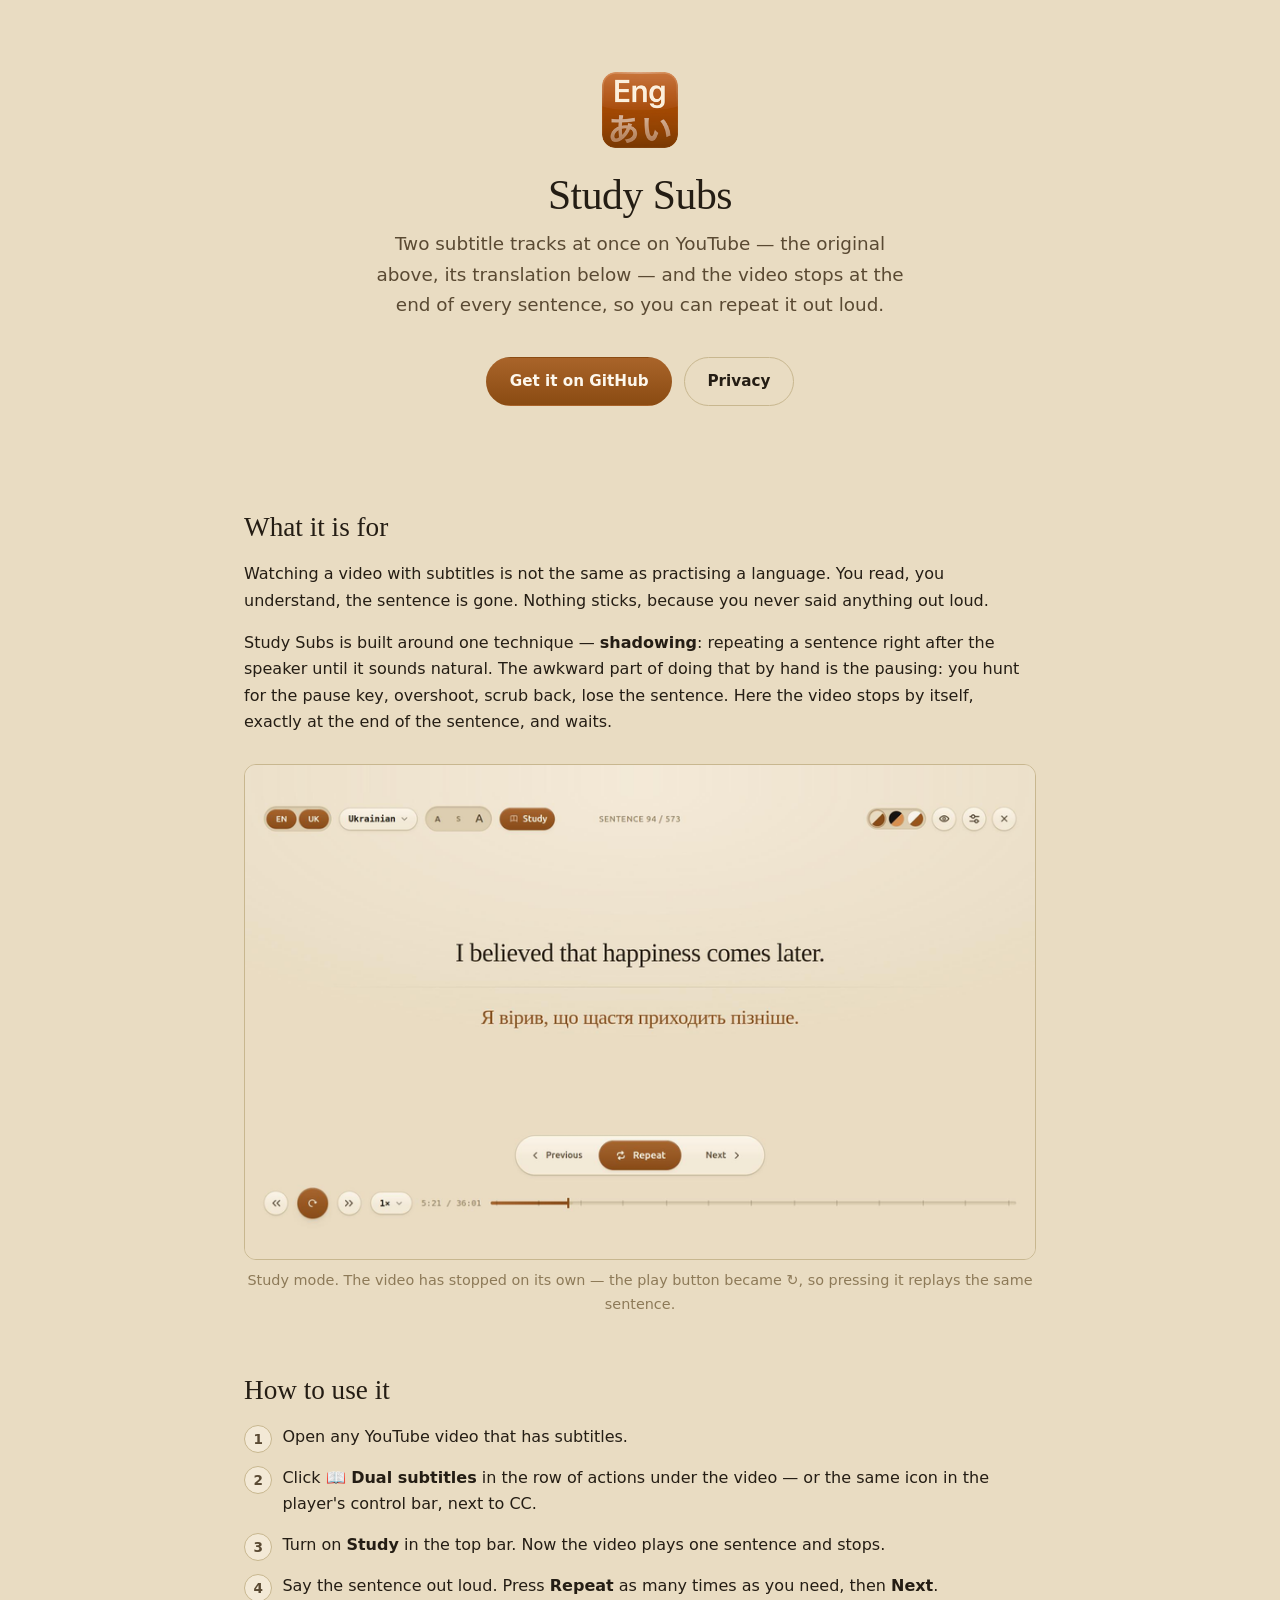
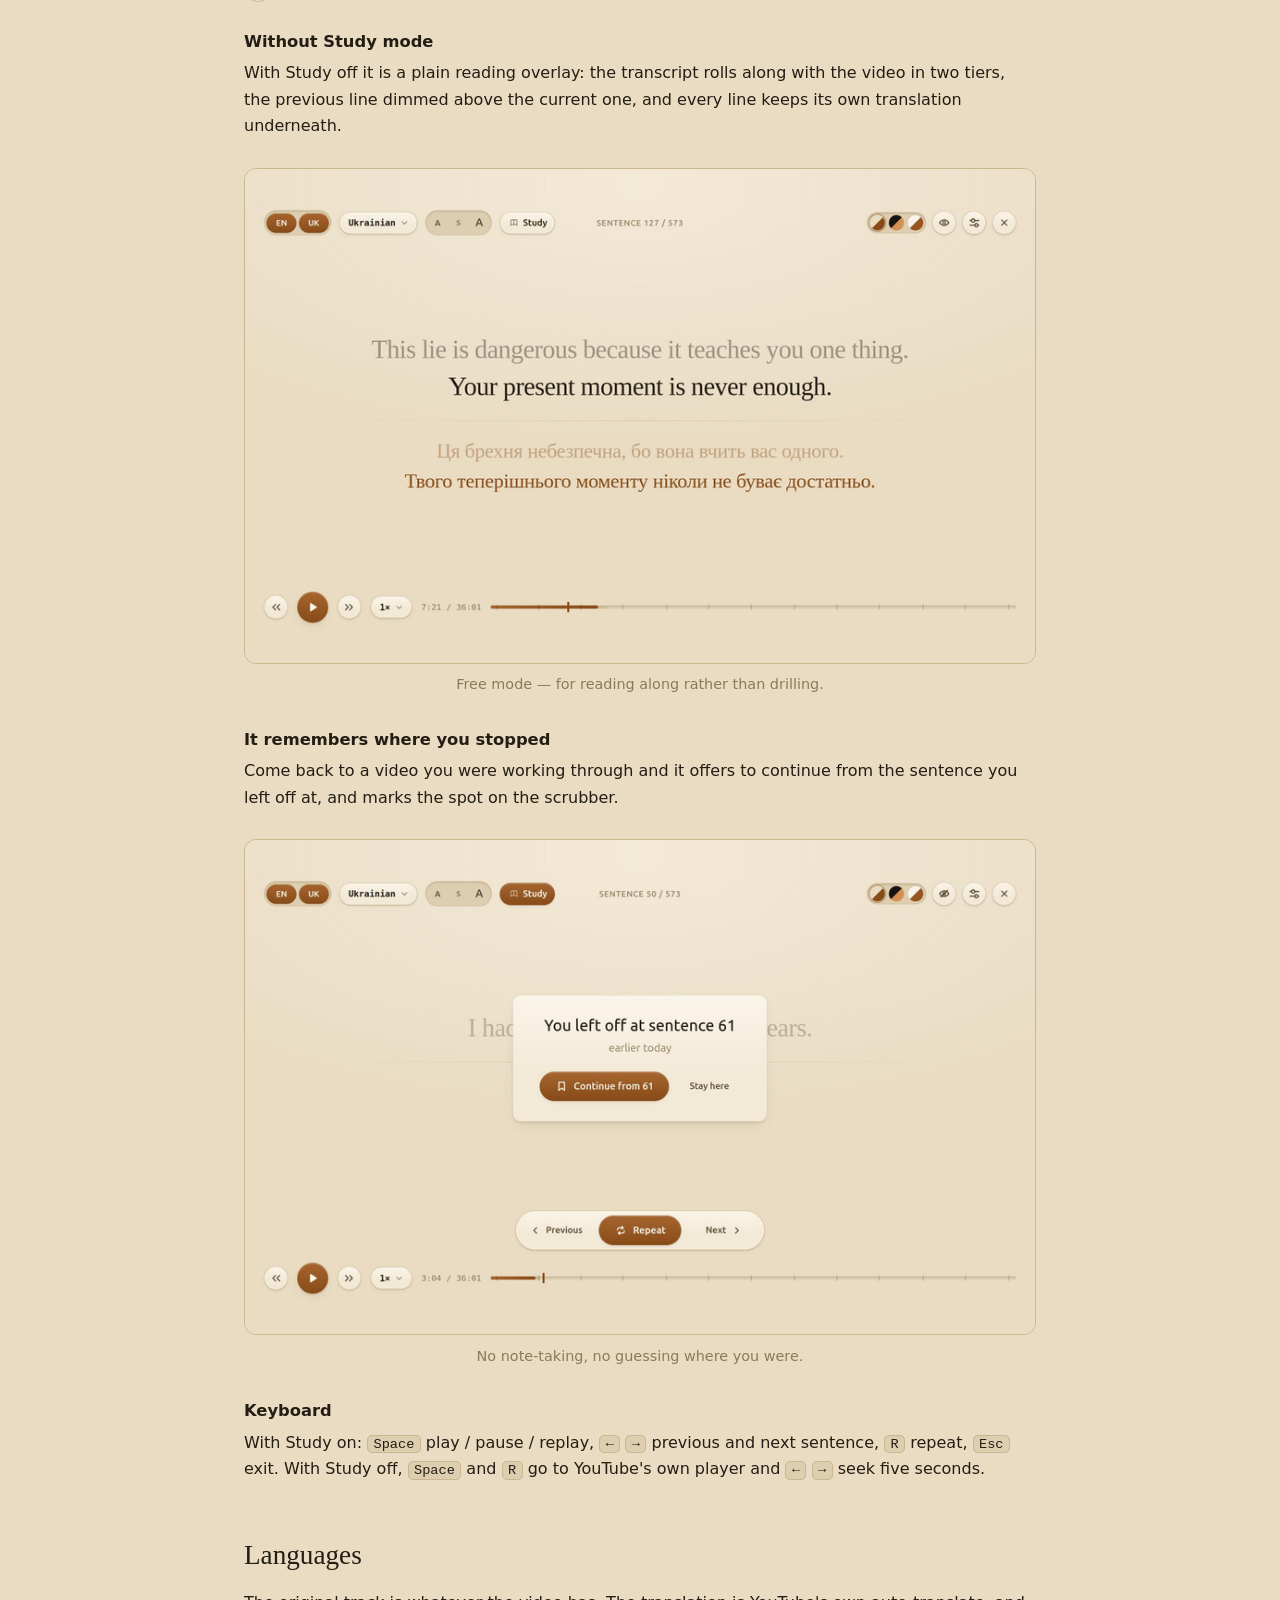
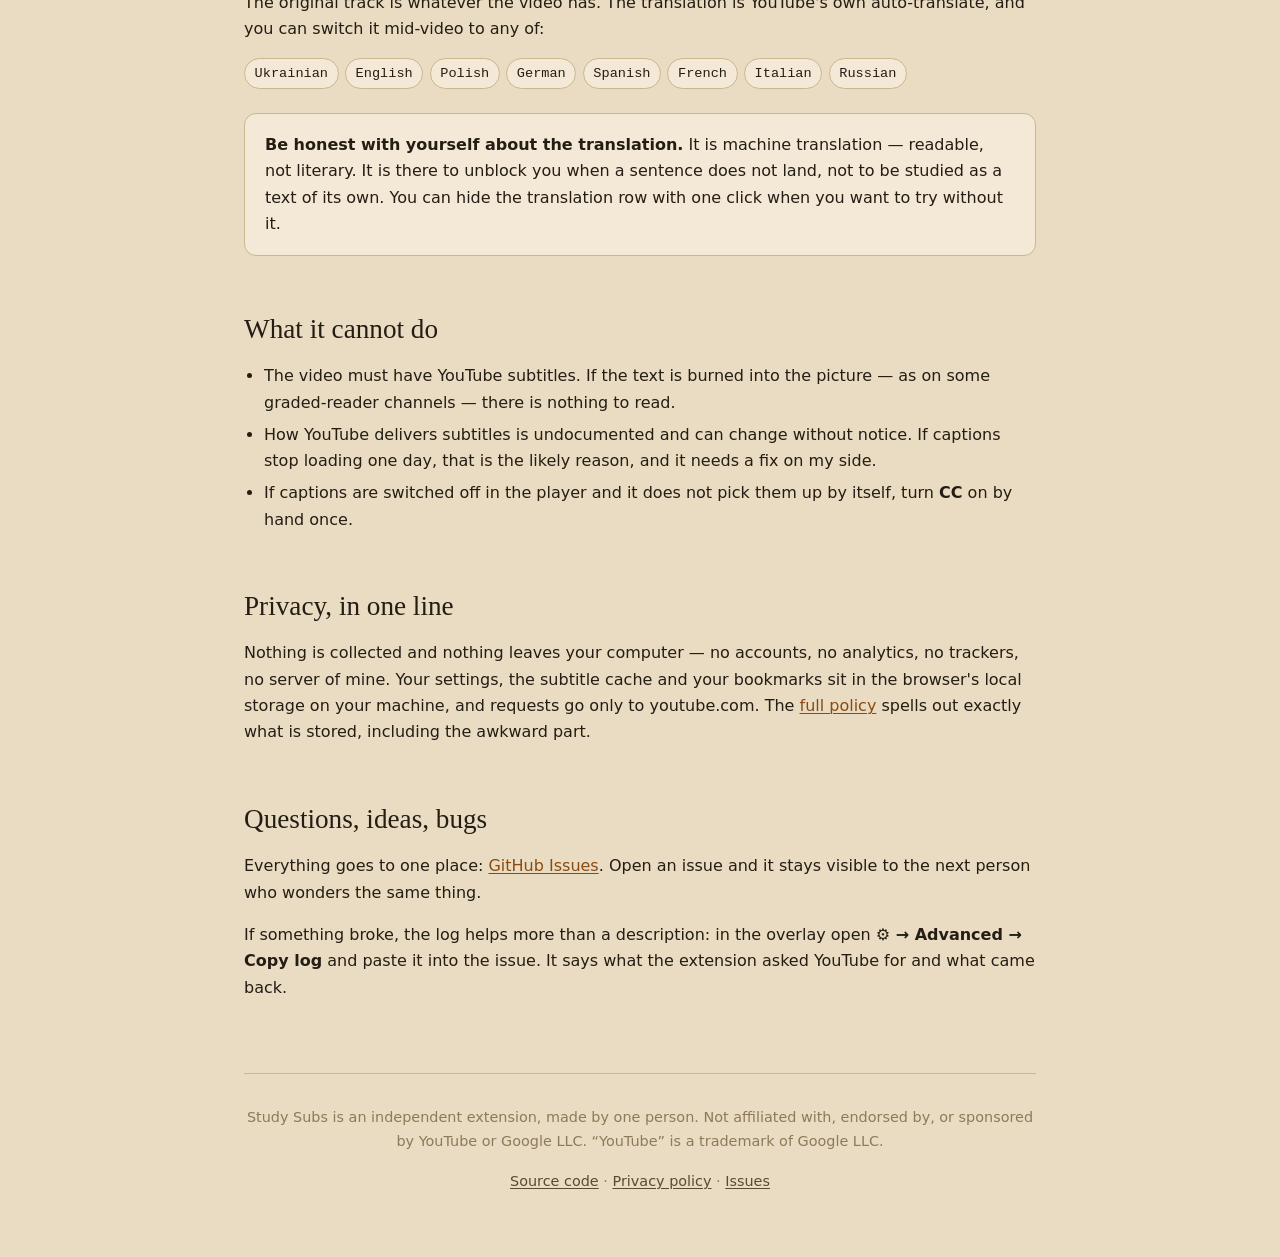
==== docs/index.html @ ba9604e9 "Give the extension a page a stranger can read Issues need a GitHub account, and the store's homepage" ====
<!DOCTYPE html>
<html lang="en">
<head>
<meta charset="utf-8">
<meta name="viewport" content="width=device-width, initial-scale=1">
<title>Study Subs — dual subtitles for YouTube</title>
<meta name="description" content="A Chrome extension that shows two subtitle tracks at once on YouTube and stops at the end of every sentence, so you can repeat it out loud.">
<link rel="icon" href="img/icon.png" type="image/png">
<style>
  :root{
    --bg:#e9dcc2; --bg-elev:#f3e9d6; --bg-sunken:#ddceb0;
    --ink:#241d14; --ink-2:#5a4a33; --ink-3:#8d7a58;
    --accent:#8a4b12; --accent-2:#a9642a; --accent-ink:#fdf7ec;
    --line:#c8b78f;
    --serif:"Iowan Old Style","Palatino Linotype",Palatino,Charter,Georgia,"Times New Roman",serif;
    --sans:system-ui,-apple-system,"Segoe UI",Roboto,"Helvetica Neue",Arial,sans-serif;
    --mono:ui-monospace,SFMono-Regular,"SF Mono",Menlo,Consolas,monospace;
  }
  @media (prefers-color-scheme:dark){
    :root{
      --bg:#171310; --bg-elev:#221c16; --bg-sunken:#100d0a;
      --ink:#efe4d2; --ink-2:#b9a992; --ink-3:#8a7a66;
      --accent:#d98f4d; --accent-2:#edaa6b; --accent-ink:#1a1209;
      --line:#3b3128;
    }
  }
  *{box-sizing:border-box}
  body{
    margin:0; background:var(--bg); color:var(--ink);
    font:16px/1.65 var(--sans);
    -webkit-font-smoothing:antialiased;
  }
  .wrap{max-width:52rem; margin:0 auto; padding:0 1.25rem}
  header{padding:4.5rem 0 3rem; text-align:center}
  .mark{width:76px; height:76px; margin:0 auto 1.5rem; display:block; border-radius:17.6%}
  h1{font:400 2.6rem/1.15 var(--serif); margin:0 0 .6rem; letter-spacing:-.01em}
  .tagline{font-size:1.15rem; color:var(--ink-2); margin:0 auto; max-width:34rem}
  .cta{margin-top:2.25rem; display:flex; gap:.75rem; justify-content:center; flex-wrap:wrap}
  .btn{
    display:inline-block; padding:.7rem 1.4rem; border-radius:99px; text-decoration:none;
    font-weight:600; font-size:.95rem; border:1px solid transparent;
  }
  .btn-primary{background:linear-gradient(180deg,var(--accent-2),var(--accent)); color:var(--accent-ink)}
  .btn-ghost{border-color:var(--line); color:var(--ink)}
  .btn:hover{filter:brightness(1.06)}
  h2{font:400 1.7rem/1.3 var(--serif); margin:3.5rem 0 1rem}
  h3{font:600 1.02rem/1.4 var(--sans); margin:2rem 0 .4rem; color:var(--ink)}
  p{margin:0 0 1rem}
  section p:last-child{margin-bottom:0}
  ul{margin:0 0 1rem; padding-left:1.25rem}
  li{margin:.35rem 0}
  figure{margin:1.75rem 0 0}
  figure img{
    width:100%; height:auto; display:block; border-radius:12px;
    border:1px solid var(--line);
  }
  figcaption{margin-top:.6rem; font-size:.9rem; color:var(--ink-3); text-align:center}
  kbd{
    font:inherit; font-family:var(--mono); font-size:.85em;
    background:var(--bg-sunken); border:1px solid var(--line);
    border-radius:5px; padding:.05em .4em;
  }
  .steps{counter-reset:s; list-style:none; padding:0}
  .steps li{counter-increment:s; position:relative; padding-left:2.4rem; margin:.9rem 0}
  .steps li::before{
    content:counter(s); position:absolute; left:0; top:.05rem;
    width:1.65rem; height:1.65rem; border-radius:99px;
    background:var(--bg-elev); border:1px solid var(--line); color:var(--ink-2);
    font-size:.85rem; font-weight:600; display:flex; align-items:center; justify-content:center;
  }
  .note{
    background:var(--bg-elev); border:1px solid var(--line);
    border-radius:12px; padding:1.1rem 1.25rem; margin:1.5rem 0 0;
  }
  .note strong{color:var(--ink)}
  .langs{display:flex; flex-wrap:wrap; gap:.4rem; margin:.75rem 0 0; padding:0; list-style:none}
  .langs li{
    font-family:var(--mono); font-size:.85rem; padding:.2rem .6rem;
    background:var(--bg-elev); border:1px solid var(--line); border-radius:99px; margin:0;
  }
  a{color:var(--accent); text-decoration-thickness:1px; text-underline-offset:2px}
  footer{
    margin-top:4.5rem; padding:2rem 0 3rem; border-top:1px solid var(--line);
    color:var(--ink-3); font-size:.9rem; text-align:center;
  }
  footer a{color:var(--ink-2)}
</style>
</head>
<body>
<div class="wrap">

<header>
  <img class="mark" src="img/icon.png" alt="Study Subs icon" width="76" height="76">
  <h1>Study Subs</h1>
  <p class="tagline">Two subtitle tracks at once on YouTube — the original above,
  its translation below — and the video stops at the end of every sentence, so you
  can repeat it out loud.</p>
  <div class="cta">
    <!-- STORE_URL: paste the Chrome Web Store link here once the listing is live -->
    <a class="btn btn-primary" href="https://github.com/CinexUA/study-subs">Get it on GitHub</a>
    <a class="btn btn-ghost" href="privacy.html">Privacy</a>
  </div>
</header>

<section>
  <h2>What it is for</h2>
  <p>Watching a video with subtitles is not the same as practising a language.
  You read, you understand, the sentence is gone. Nothing sticks, because you
  never said anything out loud.</p>
  <p>Study Subs is built around one technique — <strong>shadowing</strong>:
  repeating a sentence right after the speaker until it sounds natural. The
  awkward part of doing that by hand is the pausing: you hunt for the pause key,
  overshoot, scrub back, lose the sentence. Here the video stops by itself, exactly
  at the end of the sentence, and waits.</p>
  <figure>
    <img src="img/study-mode.png" alt="Study mode: an English sentence on the reading line, its Ukrainian translation below, with Previous / Repeat / Next underneath.">
    <figcaption>Study mode. The video has stopped on its own — the play button became ↻, so pressing it replays the same sentence.</figcaption>
  </figure>
</section>

<section>
  <h2>How to use it</h2>
  <ol class="steps">
    <li>Open any YouTube video that has subtitles.</li>
    <li>Click <strong>📖 Dual subtitles</strong> in the row of actions under the
    video — or the same icon in the player's control bar, next to CC.</li>
    <li>Turn on <strong>Study</strong> in the top bar. Now the video plays one
    sentence and stops.</li>
    <li>Say the sentence out loud. Press <strong>Repeat</strong> as many times as
    you need, then <strong>Next</strong>.</li>
  </ol>

  <h3>Without Study mode</h3>
  <p>With Study off it is a plain reading overlay: the transcript rolls along with
  the video in two tiers, the previous line dimmed above the current one, and every
  line keeps its own translation underneath.</p>
  <figure>
    <img src="img/free-mode.png" alt="Free mode: two lines of English with the previous one dimmed, and two matching lines of Ukrainian below.">
    <figcaption>Free mode — for reading along rather than drilling.</figcaption>
  </figure>

  <h3>It remembers where you stopped</h3>
  <p>Come back to a video you were working through and it offers to continue from
  the sentence you left off at, and marks the spot on the scrubber.</p>
  <figure>
    <img src="img/bookmark.png" alt="A card reading 'You left off at sentence 61, earlier today' with Continue and Stay here buttons.">
    <figcaption>No note-taking, no guessing where you were.</figcaption>
  </figure>

  <h3>Keyboard</h3>
  <p>With Study on: <kbd>Space</kbd> play / pause / replay,
  <kbd>←</kbd> <kbd>→</kbd> previous and next sentence, <kbd>R</kbd> repeat,
  <kbd>Esc</kbd> exit. With Study off, <kbd>Space</kbd> and <kbd>R</kbd> go to
  YouTube's own player and <kbd>←</kbd> <kbd>→</kbd> seek five seconds.</p>
</section>

<section>
  <h2>Languages</h2>
  <p>The original track is whatever the video has. The translation is YouTube's own
  auto-translate, and you can switch it mid-video to any of:</p>
  <ul class="langs">
    <li>Ukrainian</li><li>English</li><li>Polish</li><li>German</li>
    <li>Spanish</li><li>French</li><li>Italian</li><li>Russian</li>
  </ul>
  <div class="note">
    <p><strong>Be honest with yourself about the translation.</strong> It is machine
    translation — readable, not literary. It is there to unblock you when a sentence
    does not land, not to be studied as a text of its own. You can hide the
    translation row with one click when you want to try without it.</p>
  </div>
</section>

<section>
  <h2>What it cannot do</h2>
  <ul>
    <li>The video must have YouTube subtitles. If the text is burned into the
    picture — as on some graded-reader channels — there is nothing to read.</li>
    <li>How YouTube delivers subtitles is undocumented and can change without
    notice. If captions stop loading one day, that is the likely reason, and it
    needs a fix on my side.</li>
    <li>If captions are switched off in the player and it does not pick them up by
    itself, turn <strong>CC</strong> on by hand once.</li>
  </ul>
</section>

<section>
  <h2>Privacy, in one line</h2>
  <p>Nothing is collected and nothing leaves your computer — no accounts, no
  analytics, no trackers, no server of mine. Your settings, the subtitle cache and
  your bookmarks sit in the browser's local storage on your machine, and requests
  go only to youtube.com. The <a href="privacy.html">full policy</a> spells out
  exactly what is stored, including the awkward part.</p>
</section>

<section>
  <h2>Questions, ideas, bugs</h2>
  <p>Everything goes to one place:
  <a href="https://github.com/CinexUA/study-subs/issues">GitHub Issues</a>.
  Open an issue and it stays visible to the next person who wonders the same thing.</p>
  <p>If something broke, the log helps more than a description: in the overlay open
  <strong>⚙ → Advanced → Copy log</strong> and paste it into the issue. It says what
  the extension asked YouTube for and what came back.</p>
</section>

<footer>
  <p>Study Subs is an independent extension, made by one person.
  Not affiliated with, endorsed by, or sponsored by YouTube or Google LLC.
  “YouTube” is a trademark of Google LLC.</p>
  <p><a href="https://github.com/CinexUA/study-subs">Source code</a> ·
  <a href="privacy.html">Privacy policy</a> ·
  <a href="https://github.com/CinexUA/study-subs/issues">Issues</a></p>
</footer>

</div>
</body>
</html>
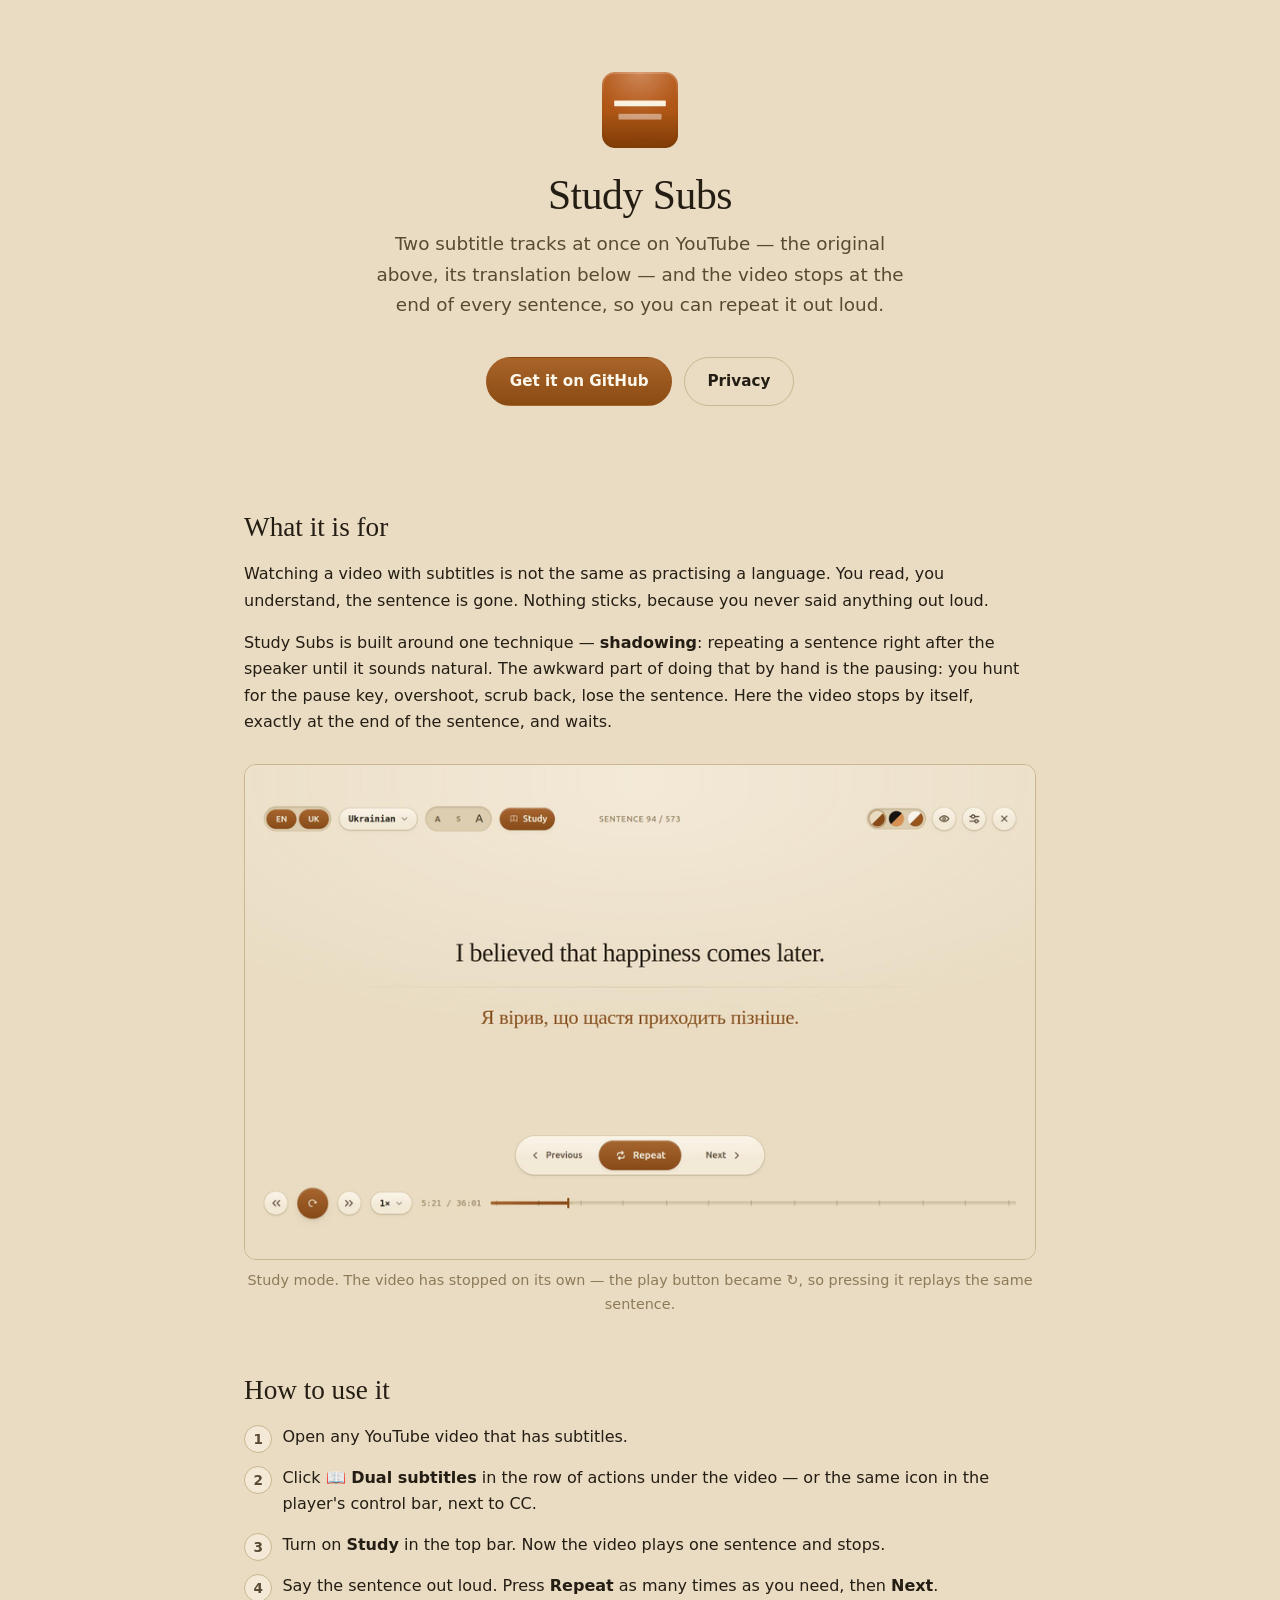
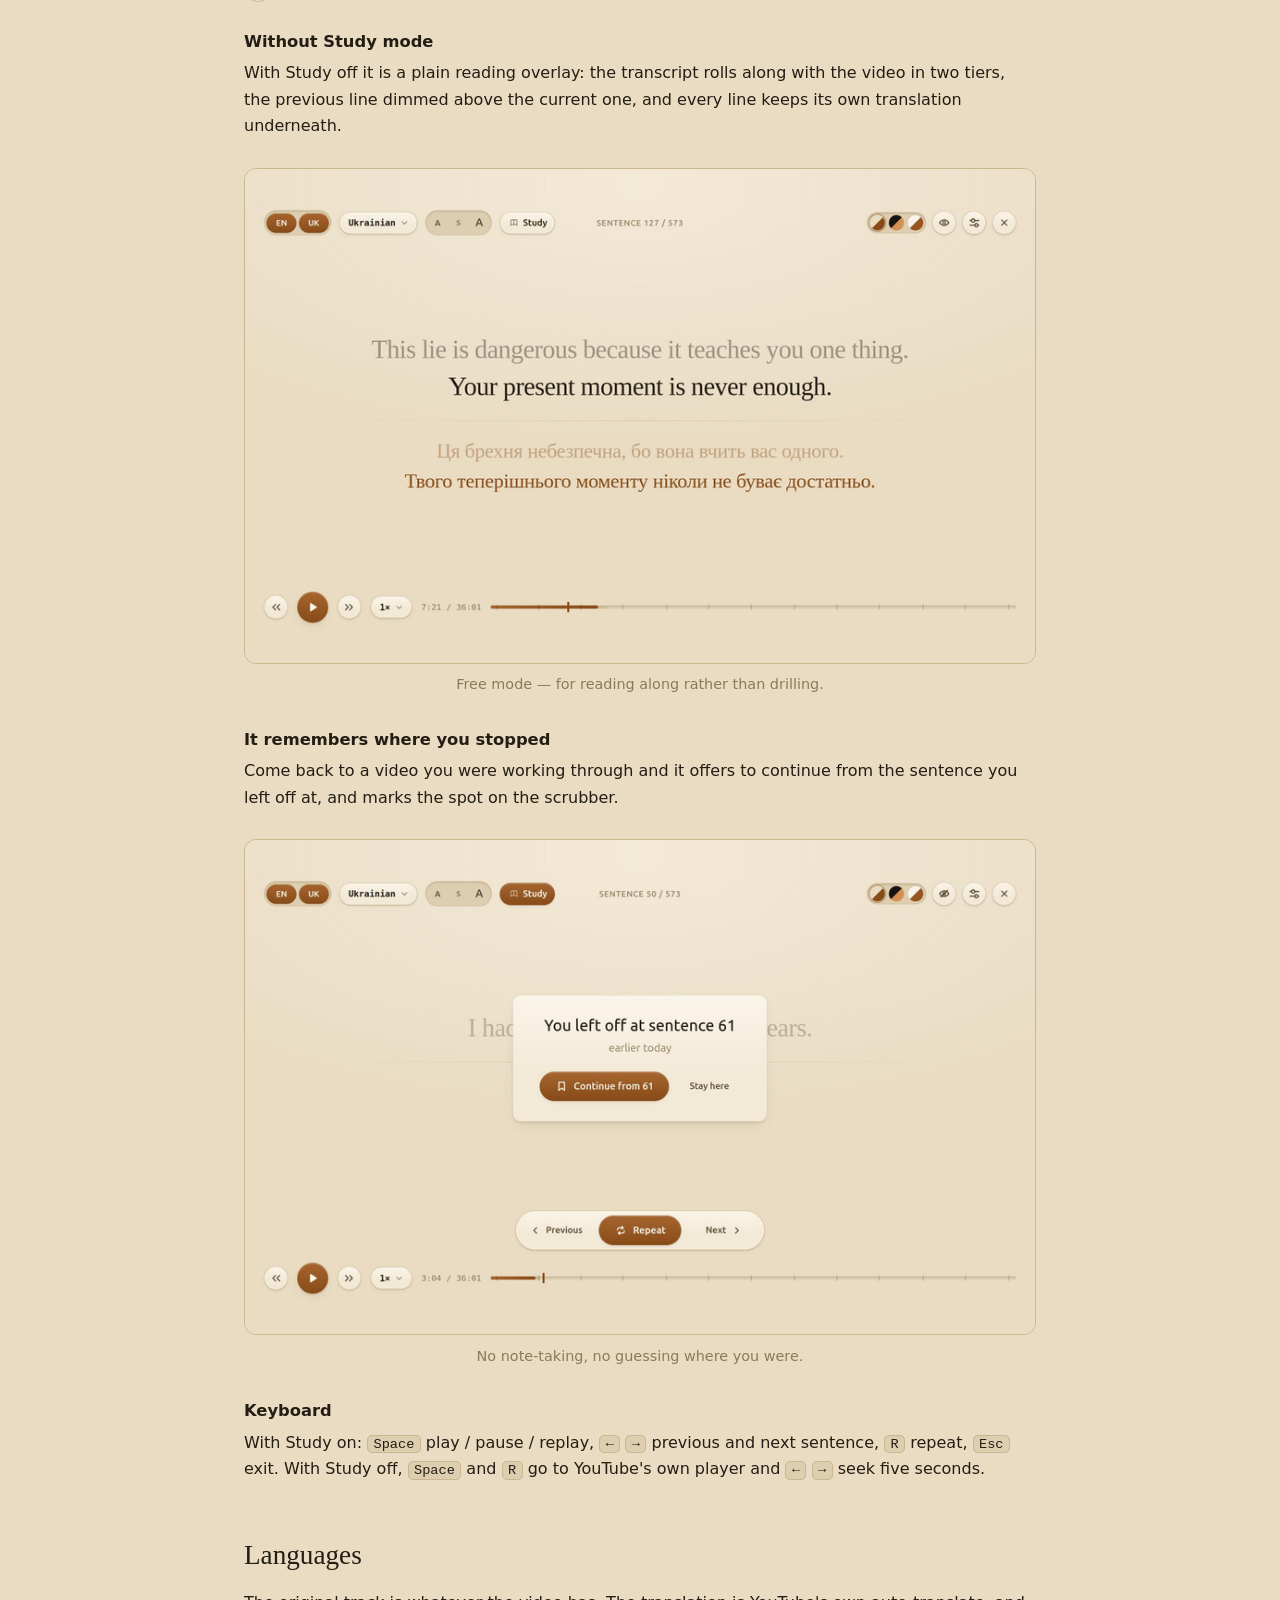
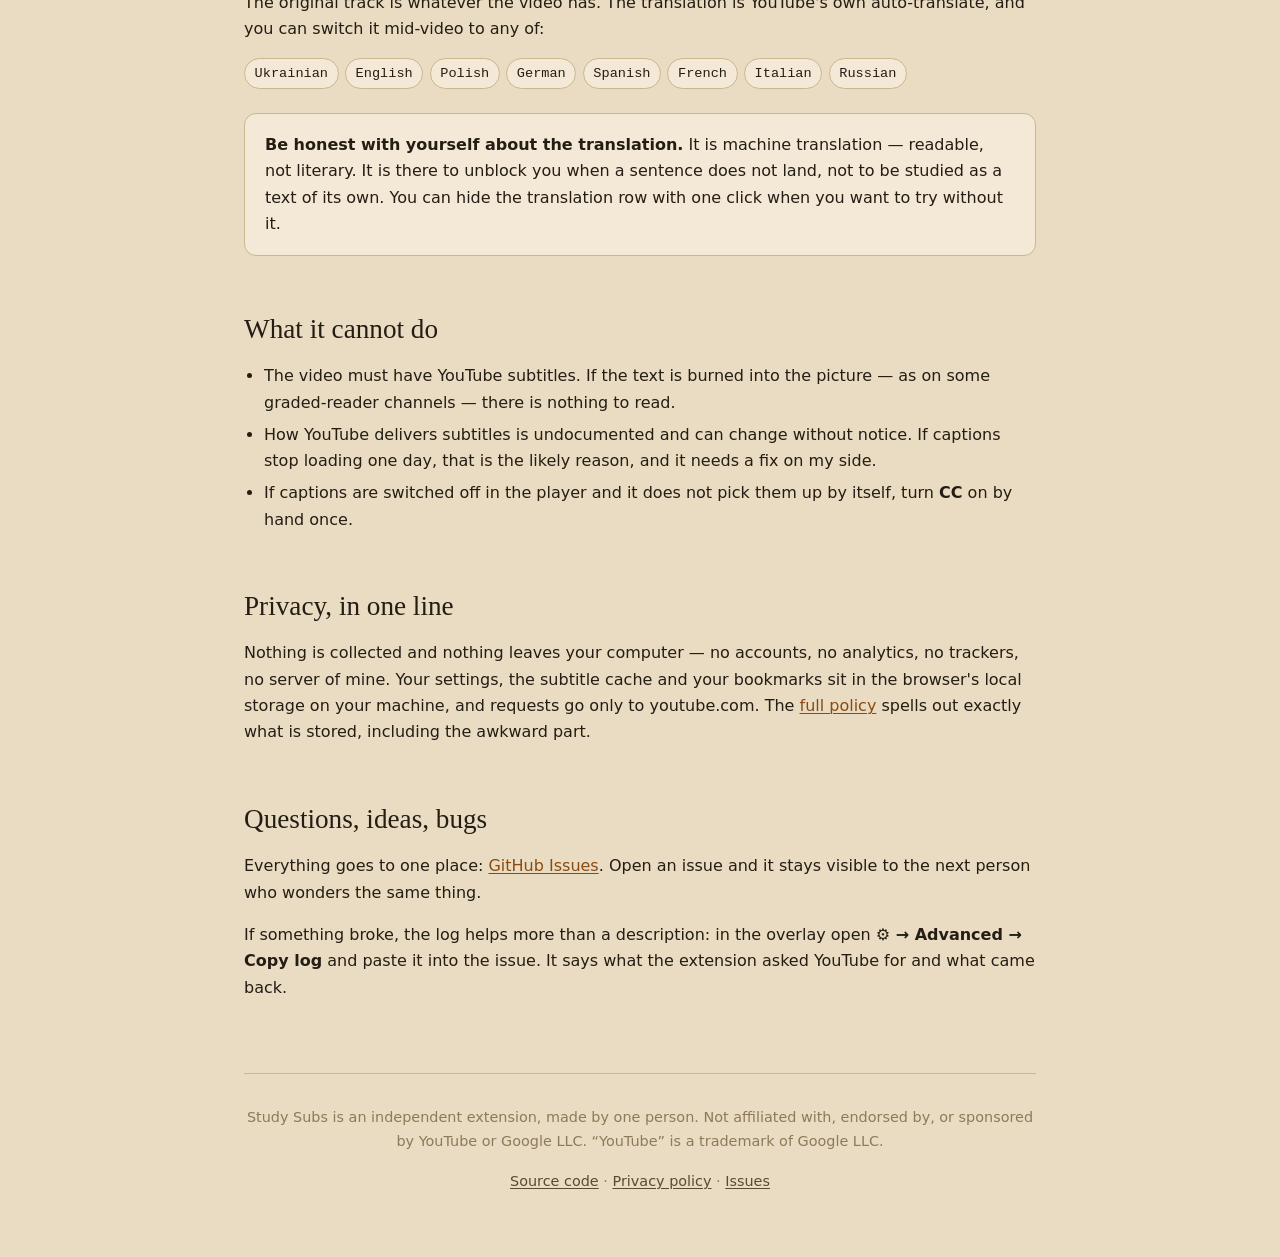
==== commit f54deea4: "Swap the icon for the wordless one The first artwork spelled a language pair on the face, which the " ====
--- a/docs/index.html
+++ b/docs/index.html
@@ -32,7 +32,8 @@
   }
   .wrap{max-width:52rem; margin:0 auto; padding:0 1.25rem}
   header{padding:4.5rem 0 3rem; text-align:center}
-  .mark{width:76px; height:76px; margin:0 auto 1.5rem; display:block; border-radius:17.6%}
+  /* no border-radius: the PNG already has its own transparent rounded corners */
+  .mark{width:76px; height:76px; margin:0 auto 1.5rem; display:block}
   h1{font:400 2.6rem/1.15 var(--serif); margin:0 0 .6rem; letter-spacing:-.01em}
   .tagline{font-size:1.15rem; color:var(--ink-2); margin:0 auto; max-width:34rem}
   .cta{margin-top:2.25rem; display:flex; gap:.75rem; justify-content:center; flex-wrap:wrap}
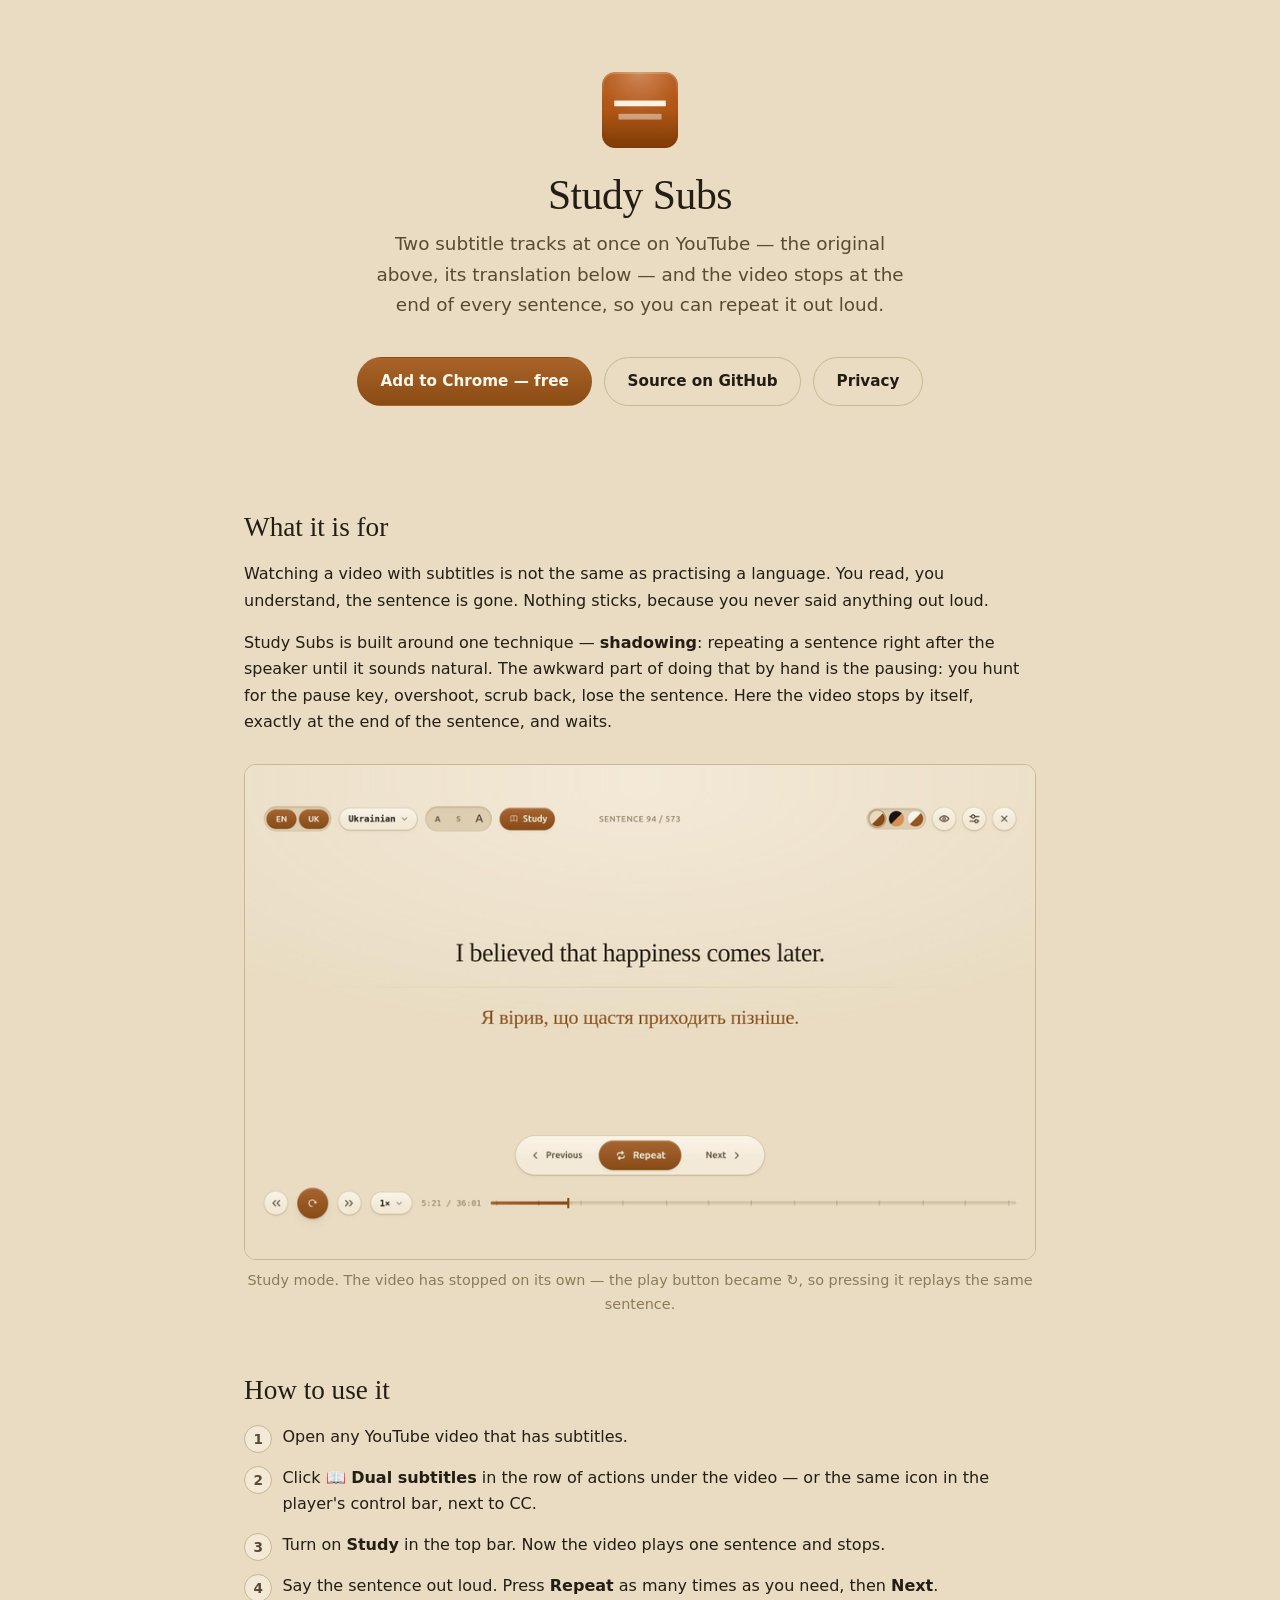
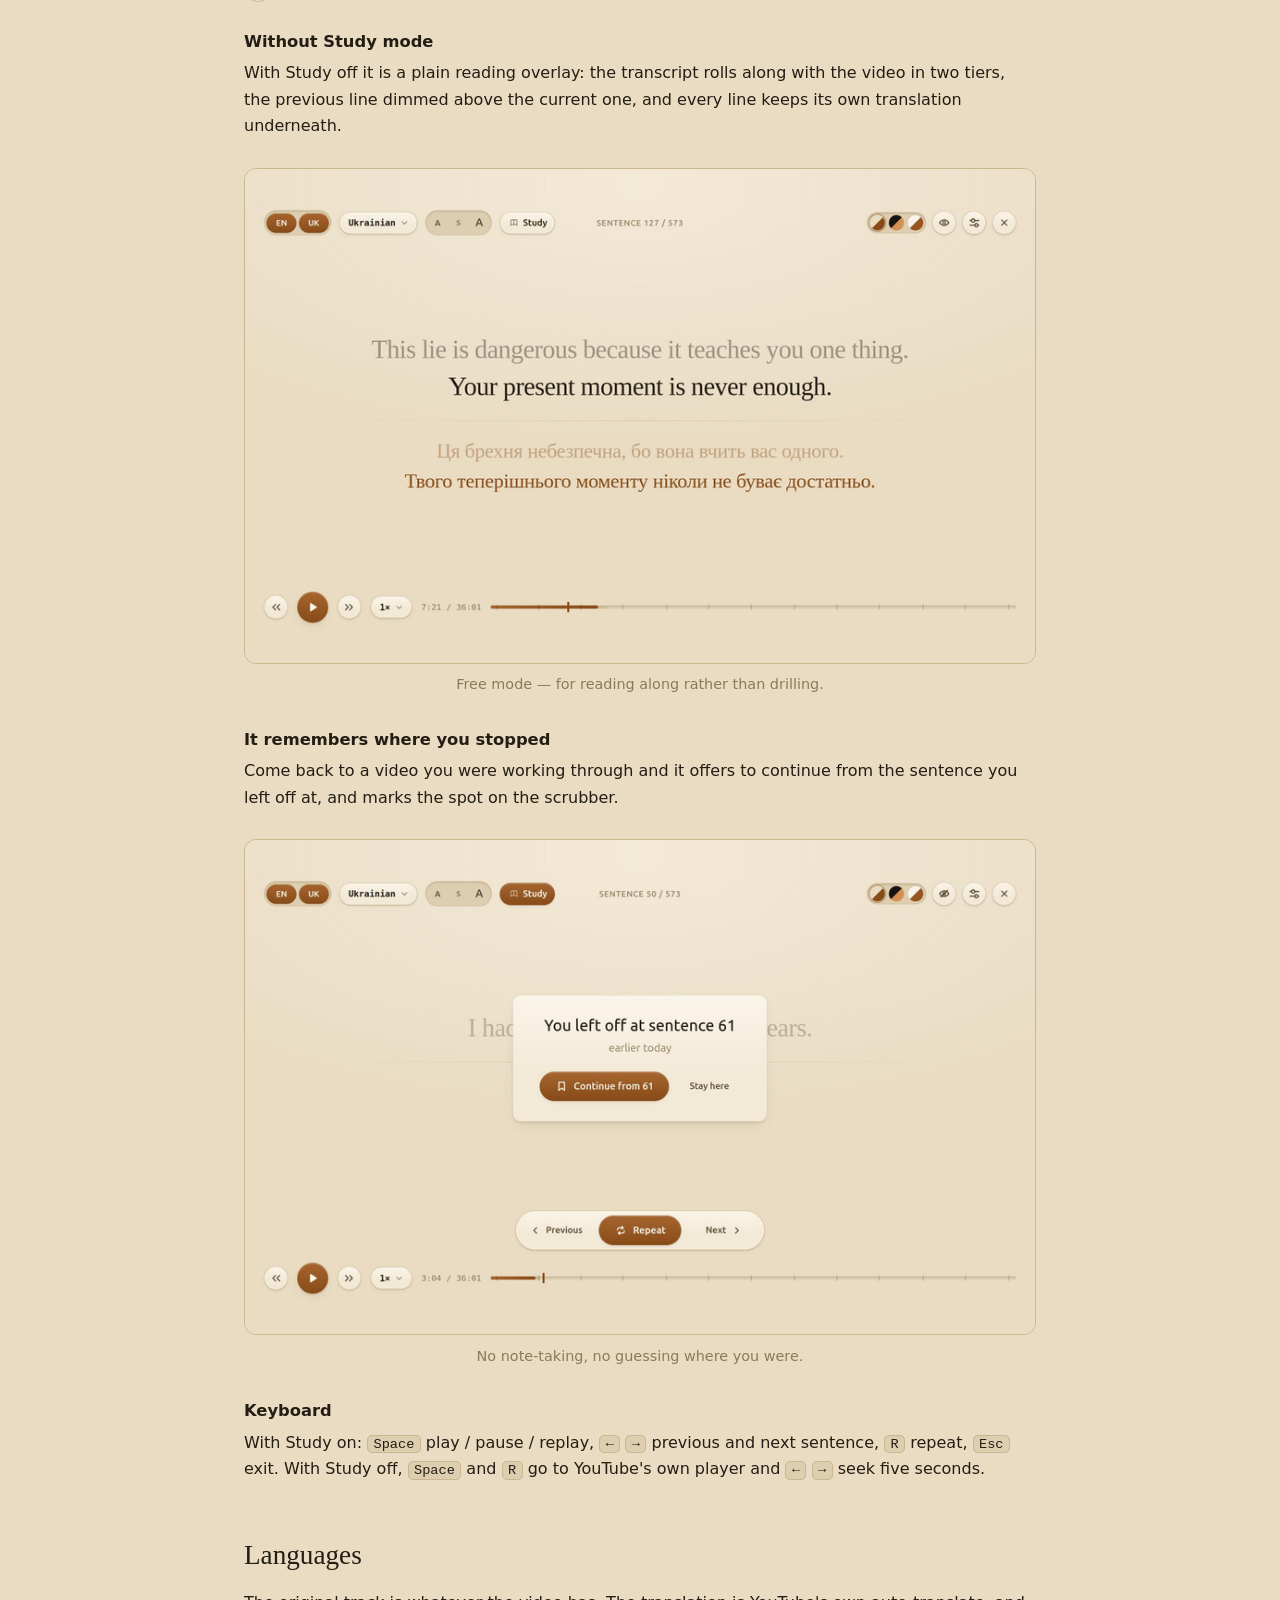
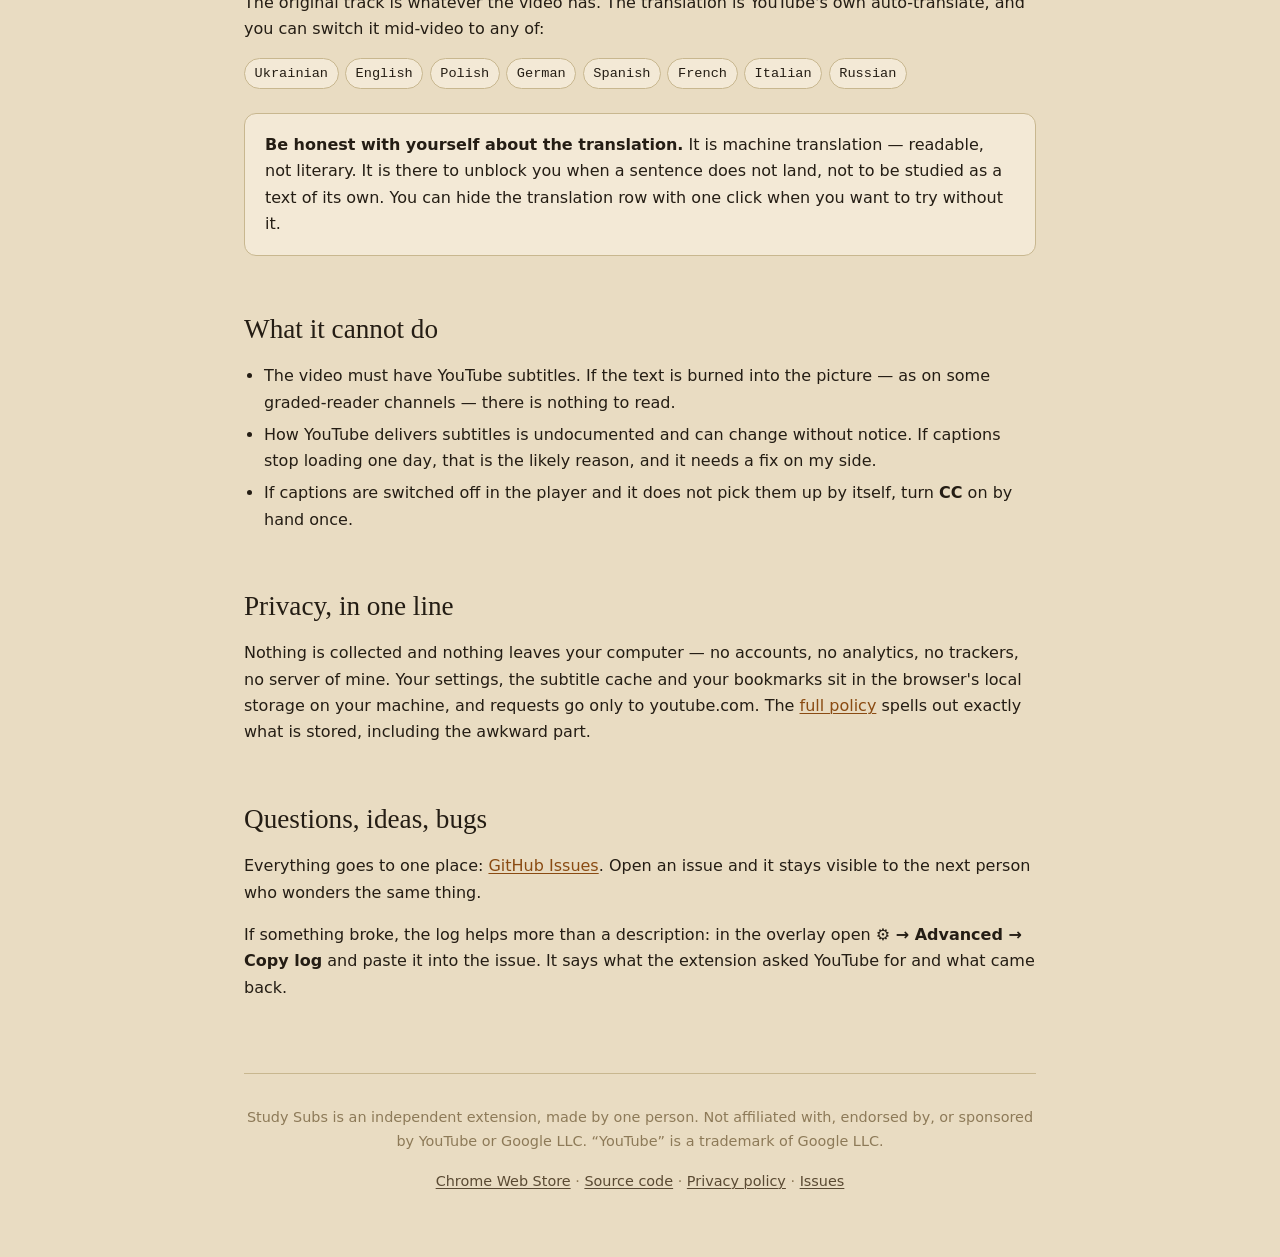
==== commit 4a9e9fcd: "Point people at the store instead of at a clone The extension is live in the Chrome Web Store, so th" ====
--- a/docs/index.html
+++ b/docs/index.html
@@ -97,8 +97,8 @@
   its translation below — and the video stops at the end of every sentence, so you
   can repeat it out loud.</p>
   <div class="cta">
-    <!-- STORE_URL: paste the Chrome Web Store link here once the listing is live -->
-    <a class="btn btn-primary" href="https://github.com/CinexUA/study-subs">Get it on GitHub</a>
+    <a class="btn btn-primary" href="https://chromewebstore.google.com/detail/study-subs-%E2%80%94-dual-subtitl/lodajmmoenlnkiplbeigflgnngojkada">Add to Chrome — free</a>
+    <a class="btn btn-ghost" href="https://github.com/CinexUA/study-subs">Source on GitHub</a>
     <a class="btn btn-ghost" href="privacy.html">Privacy</a>
   </div>
 </header>
@@ -207,7 +207,8 @@
   <p>Study Subs is an independent extension, made by one person.
   Not affiliated with, endorsed by, or sponsored by YouTube or Google LLC.
   “YouTube” is a trademark of Google LLC.</p>
-  <p><a href="https://github.com/CinexUA/study-subs">Source code</a> ·
+  <p><a href="https://chromewebstore.google.com/detail/study-subs-%E2%80%94-dual-subtitl/lodajmmoenlnkiplbeigflgnngojkada">Chrome Web Store</a> ·
+  <a href="https://github.com/CinexUA/study-subs">Source code</a> ·
   <a href="privacy.html">Privacy policy</a> ·
   <a href="https://github.com/CinexUA/study-subs/issues">Issues</a></p>
 </footer>
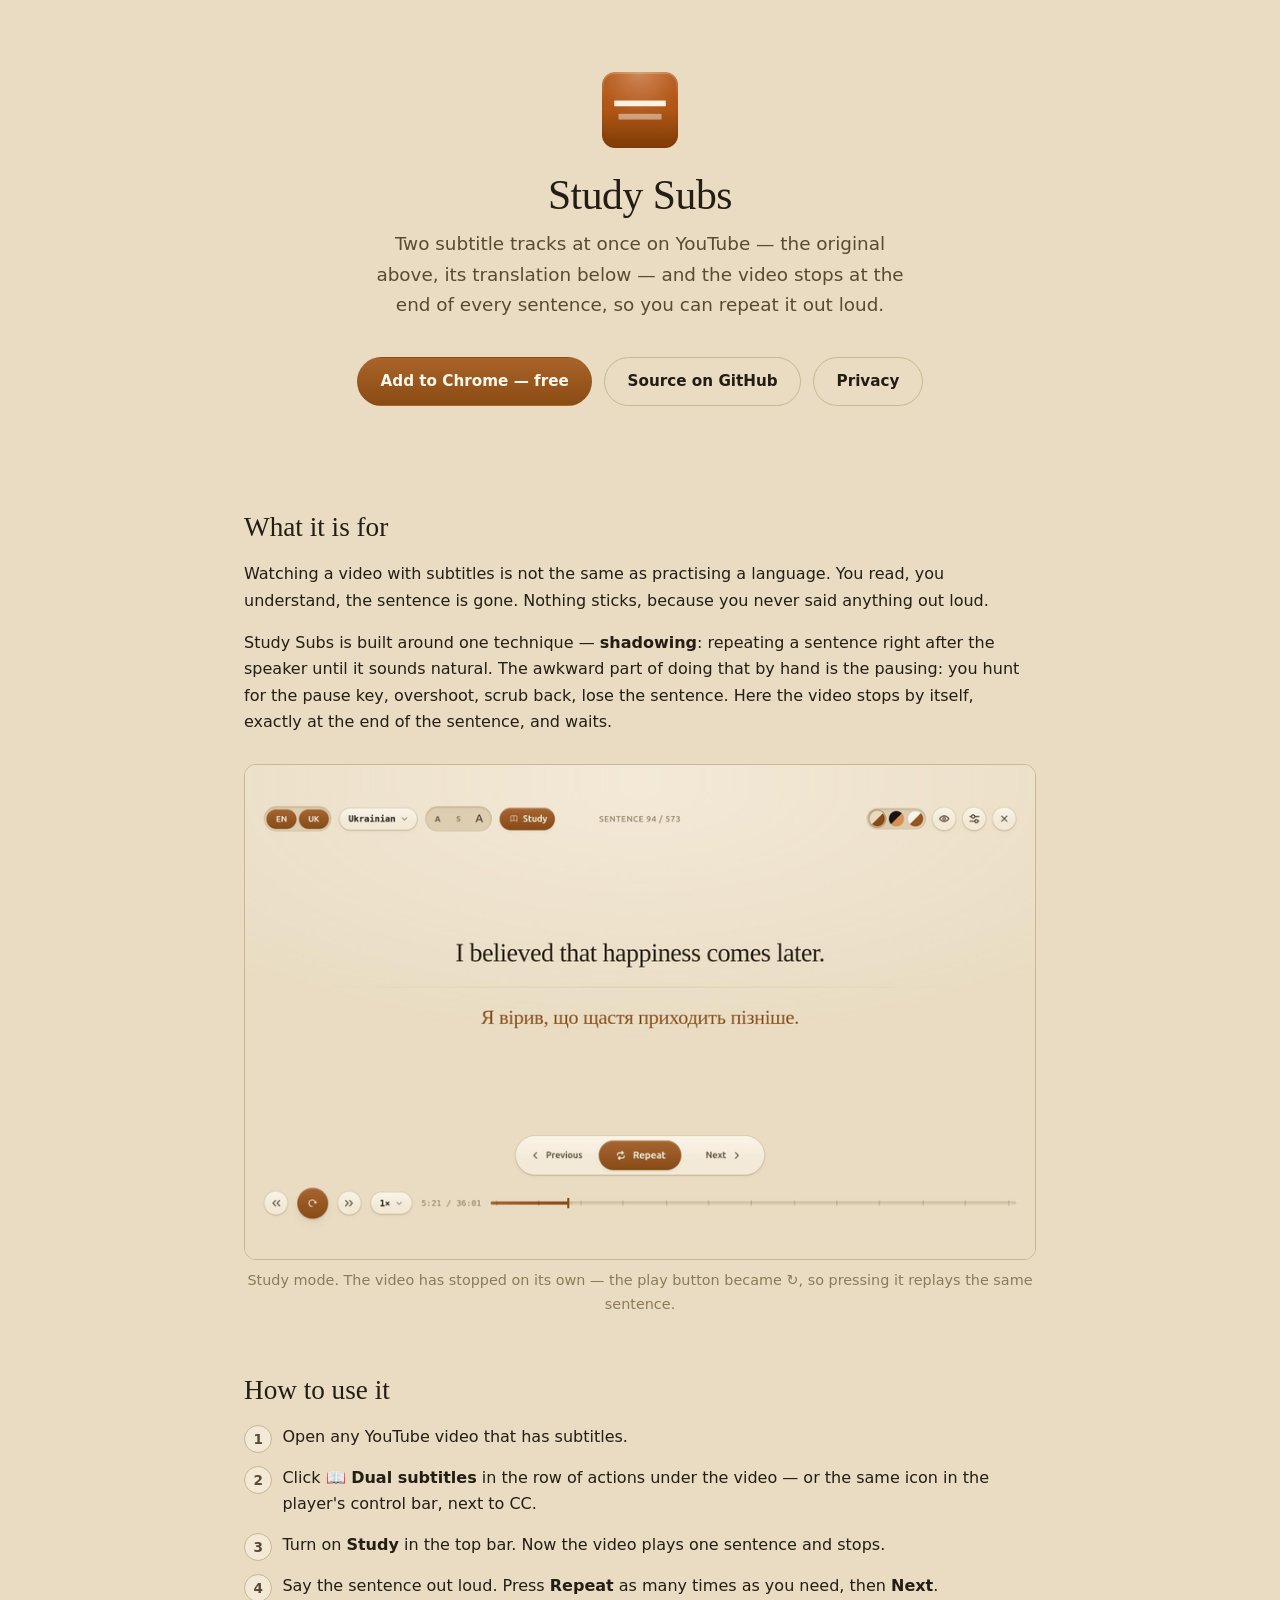
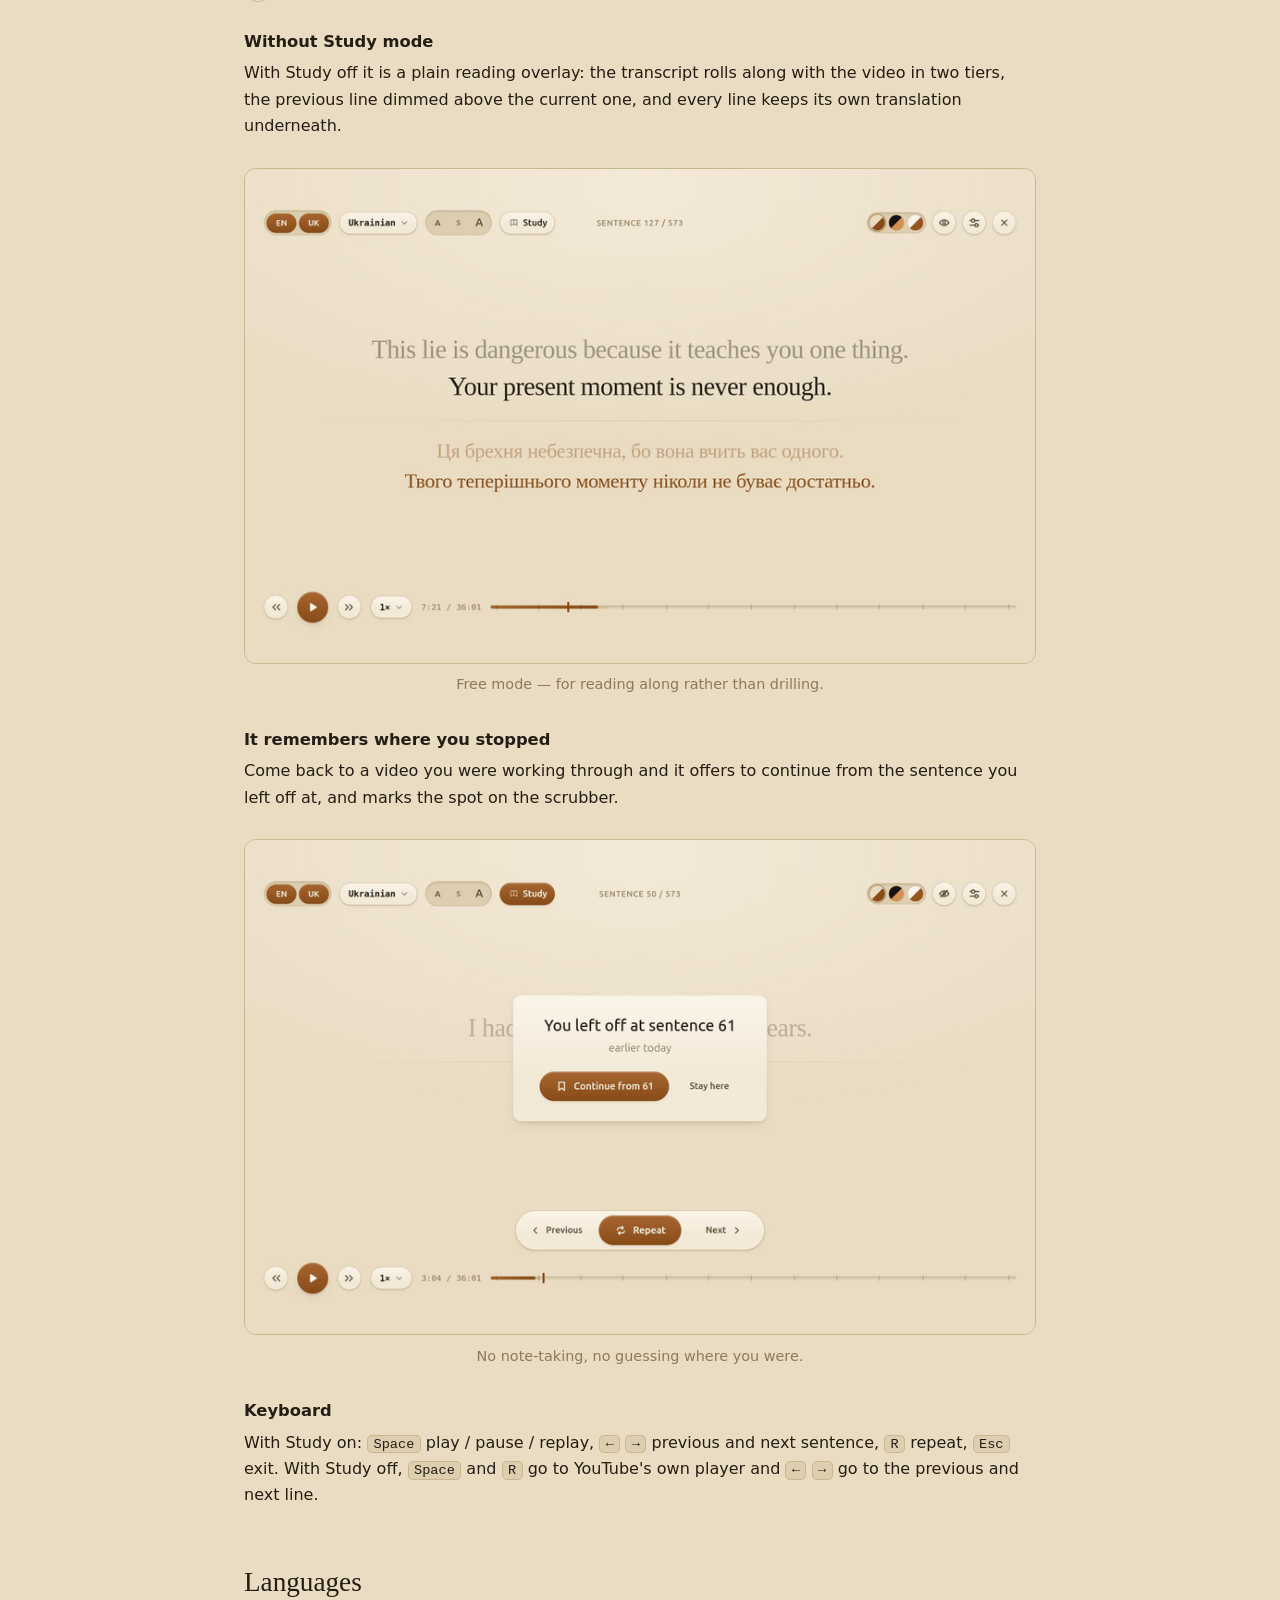
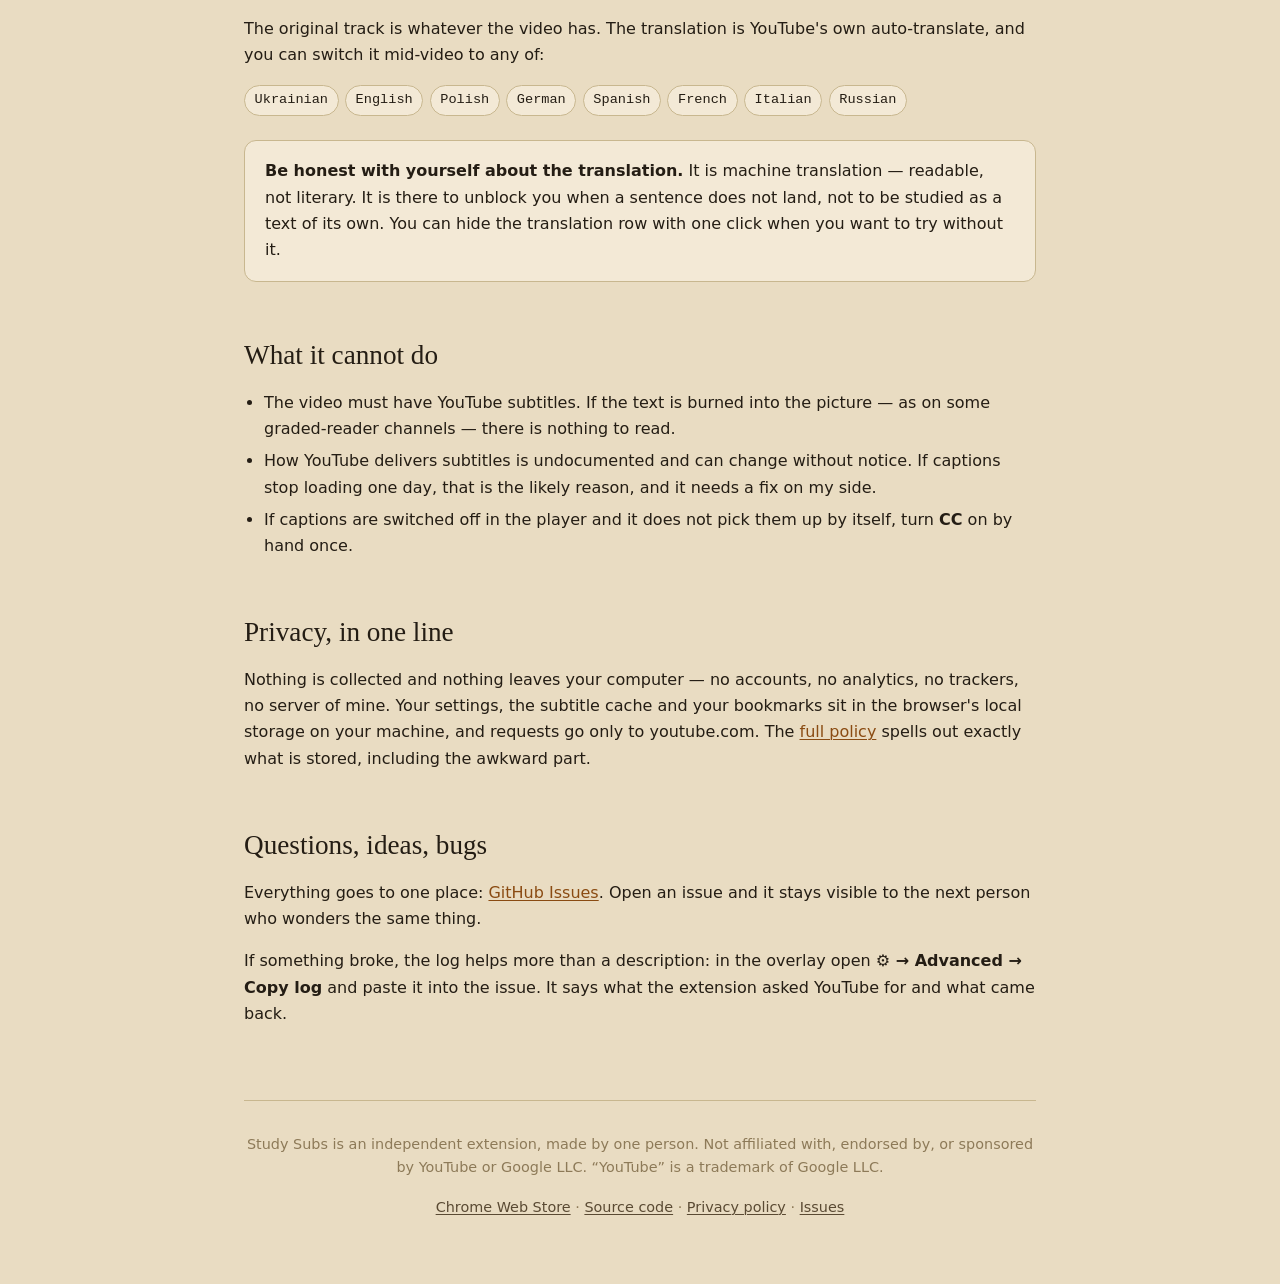
==== commit 626bb4ab: "Step through lines with the arrows when Study is off With Study off the arrows sought five seconds, " ====
--- a/docs/index.html
+++ b/docs/index.html
@@ -152,7 +152,8 @@
   <p>With Study on: <kbd>Space</kbd> play / pause / replay,
   <kbd>←</kbd> <kbd>→</kbd> previous and next sentence, <kbd>R</kbd> repeat,
   <kbd>Esc</kbd> exit. With Study off, <kbd>Space</kbd> and <kbd>R</kbd> go to
-  YouTube's own player and <kbd>←</kbd> <kbd>→</kbd> seek five seconds.</p>
+  YouTube's own player and <kbd>←</kbd> <kbd>→</kbd> go to the previous and
+  next line.</p>
 </section>
 
 <section>
